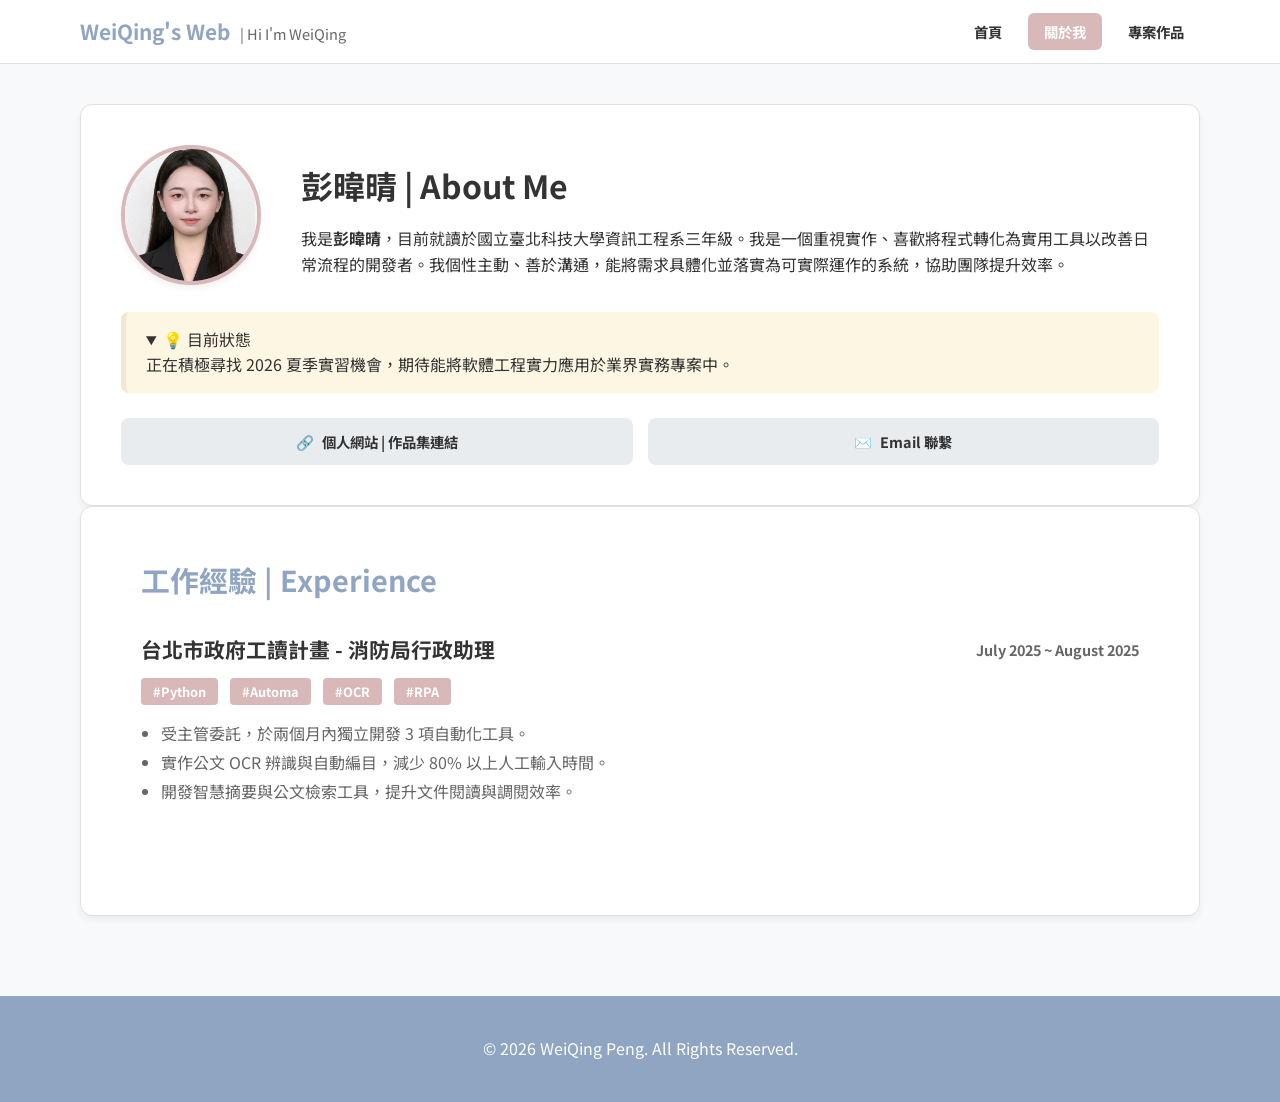
==== about.html @ 268a7e90 "feat: Added initial version content" ====
<!DOCTYPE html>
<html lang="zh-TW">
<head>
    <meta charset="UTF-8">
    <meta name="viewport" content="width=device-width, initial-scale=1.0">
    <title>About | WeiQing's Web</title>
    <link href="https://fonts.googleapis.com/css2?family=Noto+Sans+TC:wght@400;700&display=swap" rel="stylesheet">
    <link rel="stylesheet" href="css/style.css">
</head>
<body>

    <header>
        <div class="header-container">
            <div class="site-branding">
                <a href="index.html">WeiQing's Web <span class="tagline">| Hi I'm WeiQing</span></a>
            </div>
            <nav>
                <ul>
                    <li><a href="index.html">首頁</a></li>
                    <li><a href="about.html" class="active">關於我</a></li>
                    <li><a href="projects.html">專案作品</a></li>
                </ul>
            </nav>
        </div>
    </header>

    <main class="main-container about-page">
        <section class="about-hero card">
            <div class="profile-header">
                <div class="profile-image-side">
                    <img src="images/avatar.jpg" class="avatar-small-left">
                </div>
                <div class="profile-text-side">
                    <h2 class="name-title">彭暐晴 | About Me</h2>
                    <p class="intro-text">
                        我是<b>彭暐晴</b>，目前就讀於國立臺北科技大學資訊工程系三年級。我是一個重視實作、喜歡將程式轉化為實用工具以改善日常流程的開發者。我個性主動、善於溝通，能將需求具體化並落實為可實際運作的系統，協助團隊提升效率。
                    </p>
                </div>
            </div>

            <div class="profile-bottom-content">
                <div class="tips-box">
                    <details open>
                        <summary>💡 目前狀態</summary>
                        <p>正在積極尋找 2026 夏季實習機會，期待能將軟體工程實力應用於業界實務專案中。</p>
                    </details>
                </div>

                <div class="social-links-grid">
                    <a href="https://github.com/你的帳號" class="social-btn">
                        <span class="icon">🔗</span> 個人網站 | 作品集連結
                    </a>
                    <a href="mailto:my10088110@gmail.com" class="social-btn">
                        <span class="icon">✉️</span> Email 聯繫
                    </a>
                </div>
            </div>
        </section>

        <section class="resume-section card">
            <h3 class="section-title">工作經驗 | Experience</h3>
            <div class="experience-list">
                <article class="experience-item">
                    <div class="exp-header">
                        <h4>台北市政府工讀計畫 - 消防局行政助理</h4>
                        <span class="date">July 2025 ~ August 2025</span>
                    </div>
                    <div class="exp-tags">
                        <span>#Python</span> <span>#Automa</span> <span>#OCR</span> <span>#RPA</span>
                    </div>
                    <ul class="exp-details">
                        <li>受主管委託，於兩個月內獨立開發 3 項自動化工具。</li>
                        <li>實作公文 OCR 辨識與自動編目，減少 80% 以上人工輸入時間。</li>
                        <li>開發智慧摘要與公文檢索工具，提升文件閱讀與調閱效率。</li>
                    </ul>
                </article>
            </div>
        </section>
    </main>

    <footer>
        <p>&copy; 2026 WeiQing Peng. All Rights Reserved.</p>
    </footer>

</body>
</html>
---- css/style.css ----
/*==================================================
  1. Base Styles & Morandi Variables
==================================================*/
:root {
    /* 主色調：莫蘭迪霧霾藍 */
    --primary-color: #8fa5c2;
    --primary-muted: #afc0d6;
    
    /* 輔助色調 */
    --accent-pink: #d8b8b8; /* 莫蘭迪粉 */
    --accent-green: #b8c7b8; /* 莫蘭迪綠 */
    --tips-bg: #fdf6e3;      /* 莫蘭迪淺黃/奶茶色 (Tips區塊) */
    --btn-bg: #e9ecef;       /* 低飽和度按鈕灰 */
    
    /* 文字與背景 */
    --text-color: #333;
    --text-muted: #666;
    --bg-color: #f7f9fb; /* 極淺的藍灰色背景 */
    --card-bg: #fff;
    --border-color: #e0e0e0;
    --shadow: 0 4px 6px rgba(0,0,0,0.05);
    
    /* 字體 */
    --font-serif: 'Merriweather', serif;
    --font-sans: 'Noto Sans TC', sans-serif;
}

* {
    margin: 0;
    padding: 0;
    box-sizing: border-box;
}

body {
    font-family: var(--font-sans);
    color: var(--text-color);
    background-color: var(--bg-color);
    line-height: 1.6;
    scroll-behavior: smooth;
}

h1, h2, h3, h4 {
    font-family: var(--font-sans); /* 標題統一使用中文無襯線更現代 */
    font-weight: 700;
}

a {
    text-decoration: none;
    color: inherit;
    transition: all 0.3s ease;
}

ul {
    list-style: none;
}

/* 莫蘭迪卡片風 */
.card {
    background-color: var(--card-bg);
    border-radius: 12px;
    box-shadow: var(--shadow);
    border: 1px solid var(--border-color);
    overflow: hidden; /* 防止內容溢出圓角 */
}

/*==================================================
  2. Layout & Header
==================================================*/
header {
    background-color: #fff;
    border-bottom: 1px solid var(--border-color);
    position: sticky;
    top: 0;
    z-index: 1000;
}

.header-container {
    max-width: 1200px;
    margin: 0 auto;
    padding: 15px 40px;
    display: flex;
    justify-content: space-between;
    align-items: center;
}

.site-branding {
    font-size: 1.3em;
    font-weight: bold;
    color: var(--primary-color);
}

.site-branding .tagline {
    font-size: 0.7em;
    font-weight: normal;
    color: var(--text-muted);
    margin-left: 5px;
}

nav ul {
    display: flex;
    gap: 10px;
}

nav a {
    color: var(--text-color);
    font-weight: bold;
    font-size: 0.9em;
    padding: 8px 16px;
    border-radius: 6px;
}

nav a:hover,
nav a.active {
    background-color: var(--accent-pink);
    color: #fff;
}

/*==================================================
  3. Main Area - Index Page Hero
==================================================*/
.main-container {
    max-width: 1200px;
    margin: 40px auto;
    padding: 0 40px;
}

.hero-section {
    display: grid;
    grid-template-columns: 1.5fr 1fr;
    gap: 60px;
    align-items: center;
}

.hero-text-card {
    padding: 60px;
}

.hero-text-card h2 {
    font-size: 2.2em;
    color: var(--primary-color);
    margin-bottom: 20px;
}

.hero-text-card p {
    color: var(--text-muted);
    margin-bottom: 30px;
    font-size: 1.1em;
}

.hero-visual-area {
    position: relative;
}

.home-hero-image {
    width: 100%;
    height: 500px;
    object-fit: cover;
    border-radius: 12px;
    box-shadow: var(--shadow);
}

.decoration-box {
    position: absolute;
    border-radius: 12px;
    opacity: 0.8;
}

.decoration-pink {
    width: 100px;
    height: 100px;
    background-color: var(--accent-pink);
    top: -30px;
    left: -30px;
    z-index: -1;
}

.decoration-green {
    width: 150px;
    height: 150px;
    background-color: var(--accent-green);
    bottom: -30px;
    right: -30px;
    z-index: -1;
}

/* 按鈕樣式 */
.btn {
    display: inline-block;
    padding: 12px 24px;
    border-radius: 8px;
    font-weight: bold;
}

.btn-primary {
    background-color: var(--primary-color);
    color: #fff;
}

.btn-primary:hover {
    background-color: var(--primary-muted);
}

/*==================================================
  4. About Page - Profile Layout (左圖右文)
==================================================*/


/* 上半部：圖文並排 */
.profile-header {
    display: flex;
    align-items: center;    /* 改為居中對齊，看起來更和諧 */
    gap: 40px;
    padding: 40px 40px 20px 40px; /* 底部留白少一點，因為接下面 */
}

.profile-image-side {
    flex-shrink: 0;
}

.avatar-small-left {
    width: 140px;
    height: 140px;
    border-radius: 50%;
    object-fit: cover;
    border: 4px solid var(--accent-pink); 
    box-shadow: var(--shadow);
}

.profile-text-side {
    flex-grow: 1;
}

.name-title {
    margin-bottom: 15px;
    font-size: 2em;
    color: var(--text-color);
}

/* 下半部：佔滿全寬 */
.profile-bottom-content {
    padding: 0 40px 40px 40px; /* 左右與上方對齊，下方留白 */
}

.tips-box {
    background-color: var(--tips-bg);
    border-radius: 8px;
    padding: 15px 20px;
    margin-bottom: 25px; /* 改為 margin-bottom */
    border-left: 5px solid #eee8d5;
    width: 100%;          /* 確保佔滿 */
}

.social-links-grid {
    display: flex;
    gap: 15px;
}

.social-btn {
    flex: 1;             /* 讓兩個按鈕平均分配寬度佔滿全寬 */
    justify-content: center;
    background-color: var(--btn-bg);
    padding: 12px 20px;
    border-radius: 8px;
    font-size: 0.9em;
    font-weight: bold;
    display: flex;
    align-items: center;
    gap: 8px;
    transition: 0.3s;
}
/*==================================================
  5. Resume Section (工作經歷)
==================================================*/
.resume-section {
    padding: 50px 60px;
}

.section-title {
    font-size: 1.8em;
    margin-bottom: 30px;
    color: var(--primary-color);
}

.experience-item {
    margin-bottom: 40px;
    padding-bottom: 20px;
}

.exp-header {
    display: flex;
    justify-content: space-between;
    align-items: center;
    margin-bottom: 12px;
}

.exp-header h4 {
    font-size: 1.3em;
    color: var(--text-color);
}

.exp-header .date {
    font-size: 0.9em;
    color: var(--text-muted);
    font-weight: bold;
}

.exp-tags {
    margin-bottom: 15px;
}

.exp-tags span {
    background: var(--accent-pink);
    color: white;
    padding: 4px 12px;
    border-radius: 4px;
    font-size: 0.8em;
    margin-right: 8px;
    font-weight: bold;
}

.exp-details {
    list-style: disc;
    margin-left: 20px;
    color: var(--text-muted);
    line-height: 1.8;
}

/*==================================================
  6. Footer
==================================================*/
footer {
    background-color: var(--primary-color);
    color: #fff;
    padding: 40px;
    text-align: center;
    margin-top: 80px;
}

/*==================================================
  7. Mobile Responsive
==================================================*/
@media (max-width: 900px) {
    .header-container {
        padding: 15px 20px;
    }
    
    .hero-section {
        grid-template-columns: 1fr;
        gap: 30px;
    }
    
    .profile-layout {
        flex-direction: column;
        align-items: center;
        text-align: center;
    }
    
    .social-links-grid {
        flex-direction: column;
        width: 100%;
    }
    
    .social-btn {
        justify-content: center;
    }
    
    .exp-header {
        flex-direction: column;
        align-items: flex-start;
        gap: 5px;
    }
    
    .about-hero {
        padding: 20px;
        margin-bottom: 60px; /* 將這裡的數值調大（例如從 40px 改成 60px） */
    }
    
    .avatar-round {
        width: 200px;
        height: 200px;
    }
}
/*==================================================
  8. Projects Page Style (專案作品頁面)
==================================================*/
.projects-page .page-title {
    text-align: center;
    margin-bottom: 50px;
    font-size: 2.2em;
    color: var(--primary-color);
}

/* 建立網格布局：大螢幕 2 欄 */
.projects-grid {
    display: grid;
    grid-template-columns: repeat(2, 1fr);
    gap: 30px;
    margin-bottom: 50px;
}

/* 專案卡片效果 */
.project-card {
    display: flex;
    flex-direction: column;
    transition: transform 0.3s ease, box-shadow 0.3s ease;
}

.project-card:hover {
    transform: translateY(-10px); /* 懸浮時往上飄 */
    box-shadow: 0 10px 20px rgba(0,0,0,0.1);
}

/* 專案圖片處理 */
.project-image img {
    width: 100%;
    height: 250px;
    object-fit: cover; /* 確保圖片不變形地填滿區域 */
    border-bottom: 1px solid var(--border-color);
}

.project-content {
    padding: 25px;
}

.project-content h3 {
    font-size: 1.4em;
    margin: 10px 0;
    color: var(--text-color);
}

.project-tags {
    margin-bottom: 12px;
}

.project-tags span {
    background: var(--accent-pink);
    color: white;
    padding: 3px 10px;
    border-radius: 4px;
    font-size: 0.75em;
    margin-right: 5px;
    font-weight: bold;
}

.project-content p {
    color: var(--text-muted);
    font-size: 0.95em;
    line-height: 1.6;
    margin-bottom: 20px;
}

.btn-text {
    font-weight: bold;
    color: var(--primary-color);
    display: inline-block;
    border-bottom: 2px solid transparent;
}

.btn-text:hover {
    border-bottom-color: var(--primary-color);
}

/* RWD 適應：手機版改為單欄 */
@media (max-width: 850px) {
    .projects-grid {
        grid-template-columns: 1fr;
    }
    
    .project-image img {
        height: 200px;
    }
}
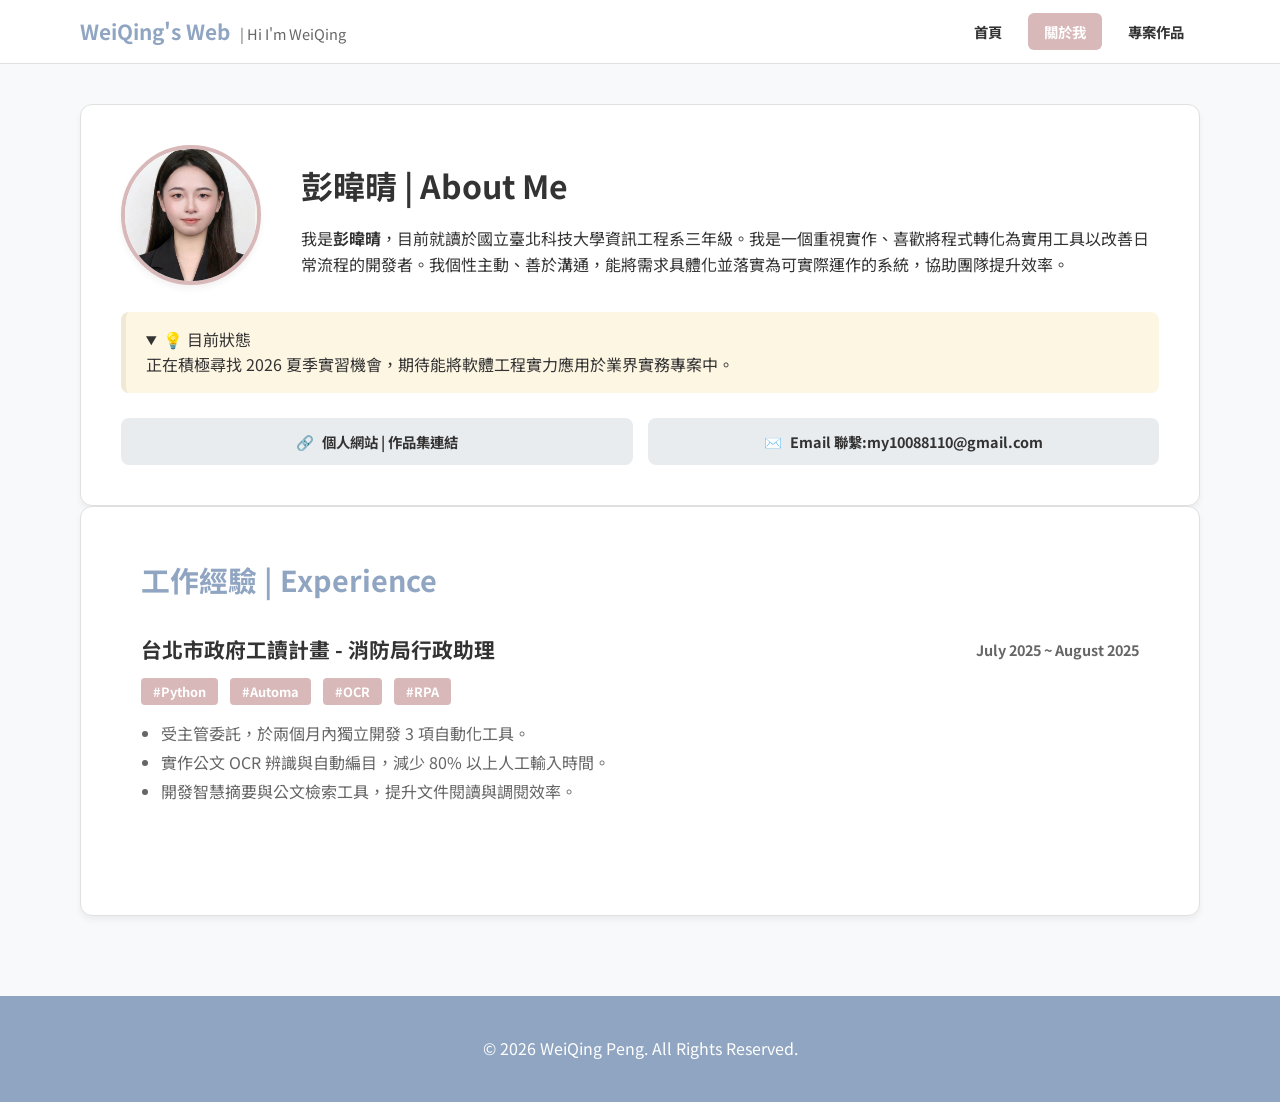
==== commit 2750c366: "feat: add project eshop page" ====
--- a/about.html
+++ b/about.html
@@ -51,7 +51,7 @@
                         <span class="icon">🔗</span> 個人網站 | 作品集連結
                     </a>
                     <a href="mailto:my10088110@gmail.com" class="social-btn">
-                        <span class="icon">✉️</span> Email 聯繫
+                        <span class="icon">✉️</span> Email 聯繫:my10088110@gmail.com
                     </a>
                 </div>
             </div>
--- a/css/style.css
+++ b/css/style.css
@@ -469,4 +469,373 @@
     .project-image img {
         height: 200px;
     }
+}
+/* ==========================================================================
+   專案詳情頁 (Project Detail) - 閱森書店專屬
+   ========================================================================== */
+
+/* 麵包屑導覽 */
+.breadcrumb {
+    margin: 20px 0;
+    padding: 0 20px;
+}
+
+.breadcrumb a {
+    color: #888;
+    text-decoration: none;
+    font-size: 0.9em;
+    transition: color 0.3s;
+}
+
+.breadcrumb a:hover {
+    color: var(--accent-pink);
+}
+
+/* 第一區：Hero 標題與大圖 */
+.detail-hero {
+    display: grid;
+    grid-template-columns: 1fr 1.2fr;
+    gap: 40px;
+    padding: 60px 40px;
+    align-items: center;
+    background-color: #fff;
+}
+.detail-header-simple {
+    text-align: center;
+    padding: 80px 20px 40px 20px; /* 增加上方的空間 (80px) */
+}
+
+.detail-header-simple h1 {
+    font-size: 2.8em;
+    margin-bottom: 10px;
+}
+.category-tag {
+    color: var(--accent-pink);
+    font-weight: bold;
+    font-size: 0.85em;
+    letter-spacing: 1px;
+}
+
+.hero-text h1 {
+    font-size: 2.5em;
+    margin: 15px 0;
+    color: var(--primary-color);
+}
+
+.hero-text p {
+    line-height: 1.6;
+    color: #555;
+}
+
+.hero-image img {
+    width: 100%;
+    border-radius: 15px;
+    box-shadow: 0 20px 40px rgba(0,0,0,0.08);
+}
+
+/* 第二區：我的職責 (左圖右文 Showcase) */
+.project-showcase {
+    display: flex;
+    align-items: center;
+    gap: 50px;
+    padding: 80px 40px;
+    background-color: #fcfaf2; /* 暖米色背景 */
+}
+
+.showcase-image {
+    flex: 1;
+}
+
+.showcase-image img {
+    width: 100%;
+    border-radius: 10px;
+    box-shadow: var(--shadow);
+}
+
+.showcase-text {
+    flex: 1;
+}
+
+.showcase-text h3 {
+    font-size: 1.8em;
+    margin-bottom: 25px;
+    position: relative;
+}
+
+.showcase-text h3::after {
+    content: "";
+    display: block;
+    width: 300px;
+    height: 3px;
+    background: var(--accent-pink);
+    margin-top: 10px;
+}
+
+.showcase-text ul {
+    list-style: none;
+    padding: 0;
+}
+
+.showcase-text ul li {
+    margin-bottom: 20px;
+    line-height: 1.6;
+}
+
+/* 第三區：三欄功能特點 */
+.detail-features-grid {
+    display: grid;
+    grid-template-columns: repeat(3, 1fr);
+    gap: 30px;
+    padding: 80px 40px;
+    background: #fff;
+    text-align: center;
+}
+
+.feature-item .feature-icon {
+    font-size: 2.5em;
+    margin-bottom: 20px;
+    display: block;
+}
+
+.feature-item h4 {
+    font-size: 1.2em;
+    margin-bottom: 15px;
+}
+
+.feature-item p {
+    font-size: 0.95em;
+    color: #666;
+}
+
+/* 第四區：技術架構 */
+.tech-summary {
+    padding: 80px 40px;
+    text-align: center;
+    background-color: #fafbfc;
+}
+
+.tech-tags-large {
+    margin: 30px 0;
+    display: flex;
+    justify-content: center;
+    gap: 12px;
+    flex-wrap: wrap;
+}
+
+.tech-tags-large span {
+    background: var(--primary-color);
+    color: white;
+    padding: 8px 20px;
+    border-radius: 50px;
+    font-size: 0.9em;
+    font-weight: 600;
+}
+
+.arch-illustration {
+    margin-top: 40px;
+    max-width: 900px;
+    margin-left: auto;
+    margin-right: auto;
+}
+
+.arch-illustration img {
+    width: 100%;
+    border-radius: 8px;
+    border: 1px solid #eee;
+}
+
+/* 底部按鈕 */
+.detail-footer {
+    padding: 60px 40px;
+    text-align: center;
+}
+
+/* RWD 響應式調整 */
+@media (max-width: 992px) {
+    .detail-hero, .project-showcase {
+        grid-template-columns: 1fr;
+        flex-direction: column;
+        padding: 40px 20px;
+    }
+    
+    .detail-features-grid {
+        grid-template-columns: 1fr;
+        padding: 40px 20px;
+    }
+
+    .hero-text, .showcase-text {
+        text-align: center;
+    }
+    
+    .showcase-text h3::after {
+        margin: 10px auto;
+    }
+}
+/* 分頁按鈕基礎 */
+.tabs-container {
+    display: flex;
+    justify-content: center;
+    gap: 15px;
+    margin-bottom: 30px;
+}
+.tab-btn {
+    padding: 10px 20px;
+    border: 2px solid var(--accent-pink);
+    background: white;
+    color: var(--accent-pink);
+    border-radius: 50px;
+    font-weight: bold;
+    cursor: pointer;
+    transition: 0.3s;
+}
+.tab-btn.active, .tab-btn:hover {
+    background: var(--accent-pink);
+    color: white;
+}
+
+/* 內容隱藏顯示 */
+.tab-content { display: none; }
+.tab-content.active { display: block; animation: fadeIn 0.4s ease; }
+
+@keyframes fadeIn {
+    from { opacity: 0; } to { opacity: 1; }
+}
+
+/* 核心輪播樣式 - 回復你最愛的版本 */
+.carousel-wrapper {
+    position: relative;
+    max-width: 900px;
+    margin: 0 auto;
+}
+.carousel-container {
+    position: relative;
+    overflow: hidden;
+    border-radius: 15px;
+    box-shadow: 0 10px 30px rgba(0,0,0,0.1);
+    height: 500px;
+}
+.carousel-slide {
+    position: absolute;
+    width: 100%;
+    height: 100%;
+    display: none;
+}
+.carousel-slide.active { display: block; }
+.carousel-slide img {
+    width: 100%;
+    height: 100%;
+    object-fit: cover;
+}
+
+/* 重點：黑底半透明 Caption */
+/* 修正黑底半透明區塊 */
+.slide-caption {
+    position: absolute;
+    bottom: 0;
+    left: 0;
+    width: 100%;
+    /* 加強底部黑色濃度，向上快速淡出 */
+    background: linear-gradient(to top, 
+        rgba(0, 0, 0, 0.85) 0%, 
+        rgba(0, 0, 0, 0.6) 50%, 
+        transparent 100%);
+    color: #ffffff;
+    padding: 20px 25px; /* 稍微增加左右 padding 讓文字不貼邊 */
+    box-sizing: border-box;
+}
+
+/* 讓標題與內文增加陰影，這是「清晰度」的關鍵 */
+.slide-caption h4 {
+    margin: 0 0 4px 0;
+    font-size: 1.2em;
+    color: var(--accent-pink); /* 確保粉色在黑底上飽和度夠高 */
+    text-shadow: 1px 1px 3px rgba(0, 0, 0, 0.8); /* 增加文字陰影 */
+}
+
+.slide-caption p {
+    margin: 0;
+    font-size: 0.9em;
+    font-weight: 400; /* 稍微加粗一點點 */
+    line-height: 1.5;
+    text-shadow: 1px 1px 2px rgba(0, 0, 0, 0.8); /* 增加文字陰影 */
+}
+/* 左右按鈕 */
+.carousel-btn {
+    position: absolute;
+    top: 50%;
+    transform: translateY(-50%);
+    background: rgba(255, 255, 255, 0.9);
+    border: none;
+    width: 50px;
+    height: 50px;
+    border-radius: 50%;
+    cursor: pointer;
+    z-index: 10;
+    font-size: 1.2em;
+    backdrop-filter: blur(5px);
+}
+.prev { left: -70px; }
+.next { right: -70px; }
+
+@media (max-width: 1050px) {
+    .prev { left: 10px; }
+    .next { right: 10px; }
+}
+/* --- 統一全域專案詳情頁排版 (修正置中與間距) --- */
+
+/* 1. 讓系統展示區塊與上方開發角色區塊對齊 */
+.tabs-carousel-section {
+    text-align: center;      /* 標題與按鈕強制置中 */
+    padding: 80px 40px;      /* 統一上下內距 (與 .project-showcase 一致) */
+    background-color: #fff;  /* 保持乾淨白色底 */
+}
+
+/* 2. 標題與副標題的間距修正 */
+.section-title-wrap {
+    margin-bottom: 50px;     /* 標題下方的留白，讓視覺不擁擠 */
+}
+
+.section-title-wrap h3 {
+    font-size: 1.8em;        /* 與上方 h3 字體大小對齊 */
+    margin-bottom: 15px;
+}
+
+.section-title-wrap p {
+    color: #666;
+    font-size: 1em;
+}
+
+/* 3. 分頁按鈕容器置中 */
+.tabs-container {
+    display: flex;
+    justify-content: center; /* 水平居中 */
+    gap: 20px;               /* 增加按鈕間距 */
+    margin-bottom: 40px;     /* 與下方輪播圖的距離 */
+}
+
+/* 4. 輪播容器強制居中 */
+.carousel-wrapper {
+    margin: 0 auto !important; /* 強制水平居中 */
+    max-width: 900px;
+}
+
+/* 5. 保持圖片說明文字靠左 (閱讀比較專業) */
+.slide-caption {
+    text-align: left;        /* 僅有圖片內的文字說明維持左對齊 */
+}
+
+/* 幫功能展示區的標題加上粉色長條 */
+.section-title-wrap h3 {
+    font-size: 1.8em;
+    margin-bottom: 25px;
+    position: relative;
+}
+
+.section-title-wrap h3::after {
+    content: "";
+    display: block;
+    width: 300px;
+    height: 3px;
+    background: var(--accent-pink);
+    margin: 15px auto 0; /* auto 確保長條水平置中 */
 }
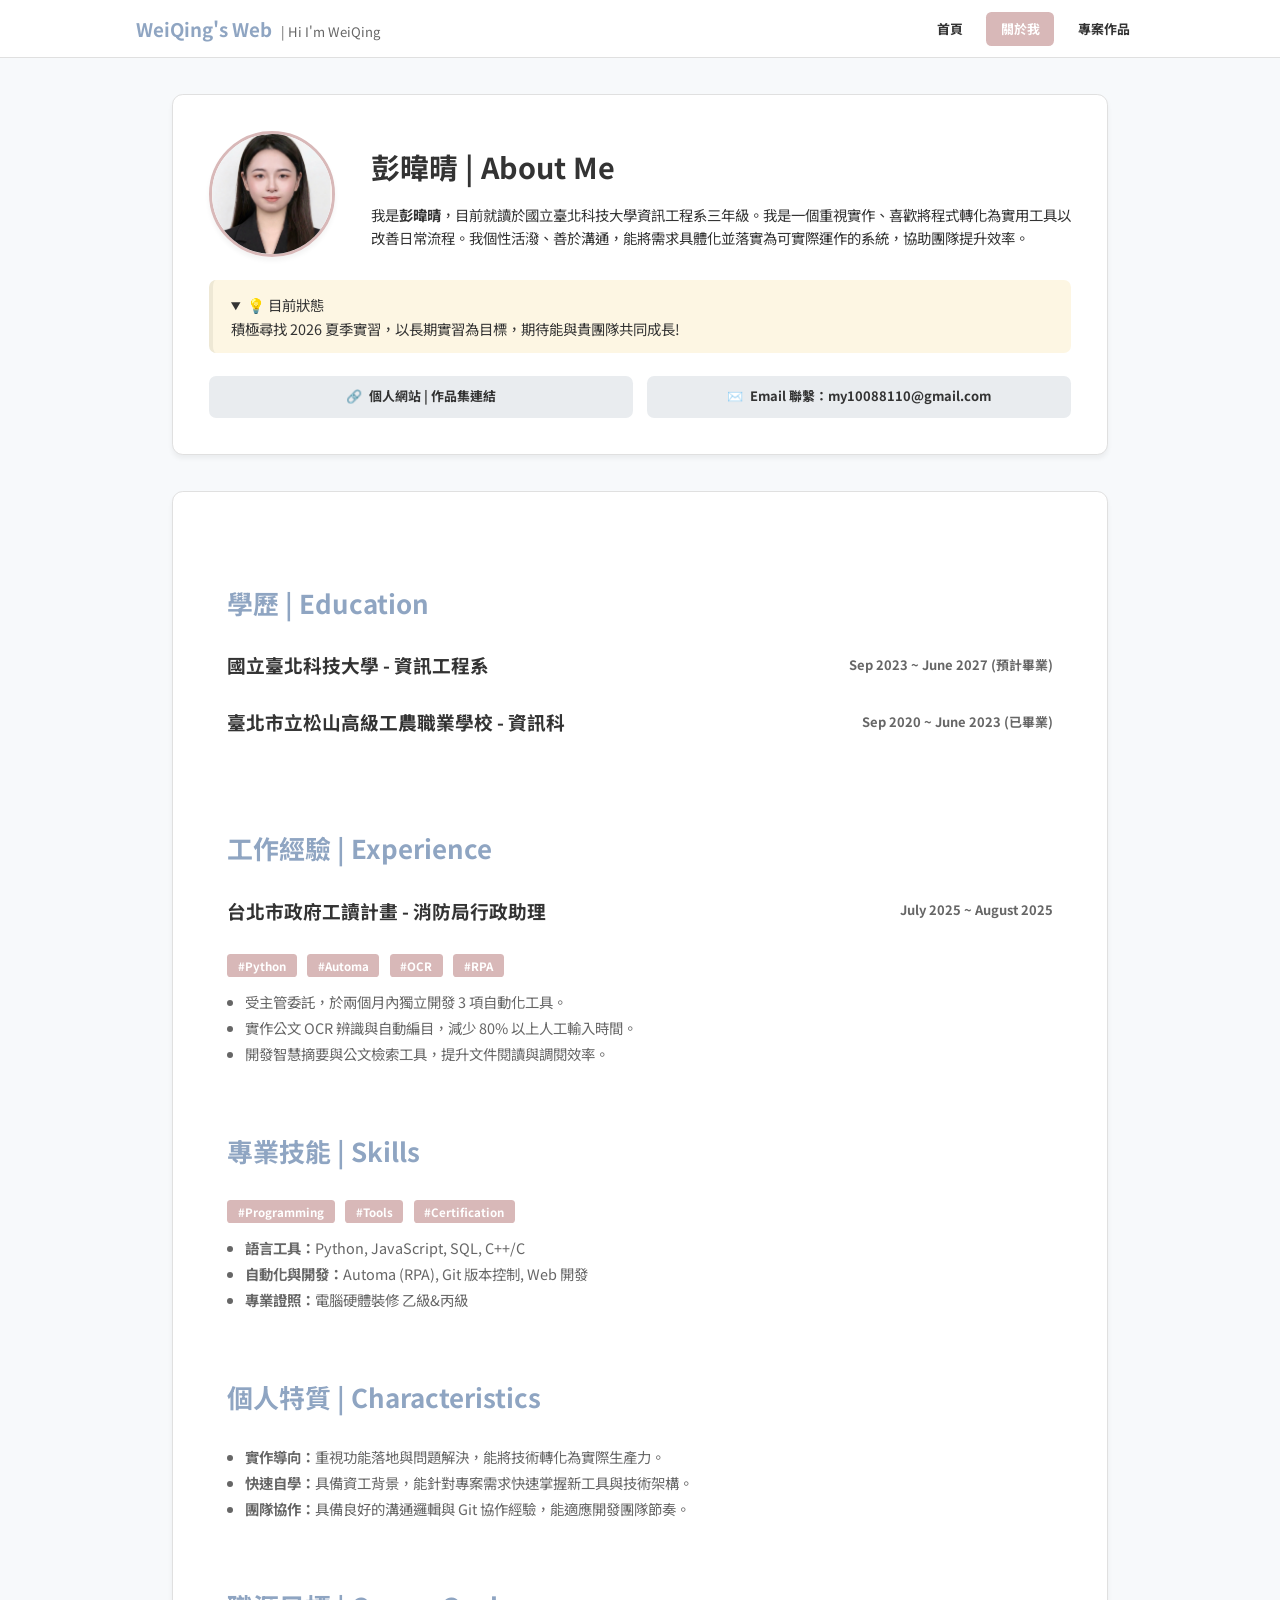
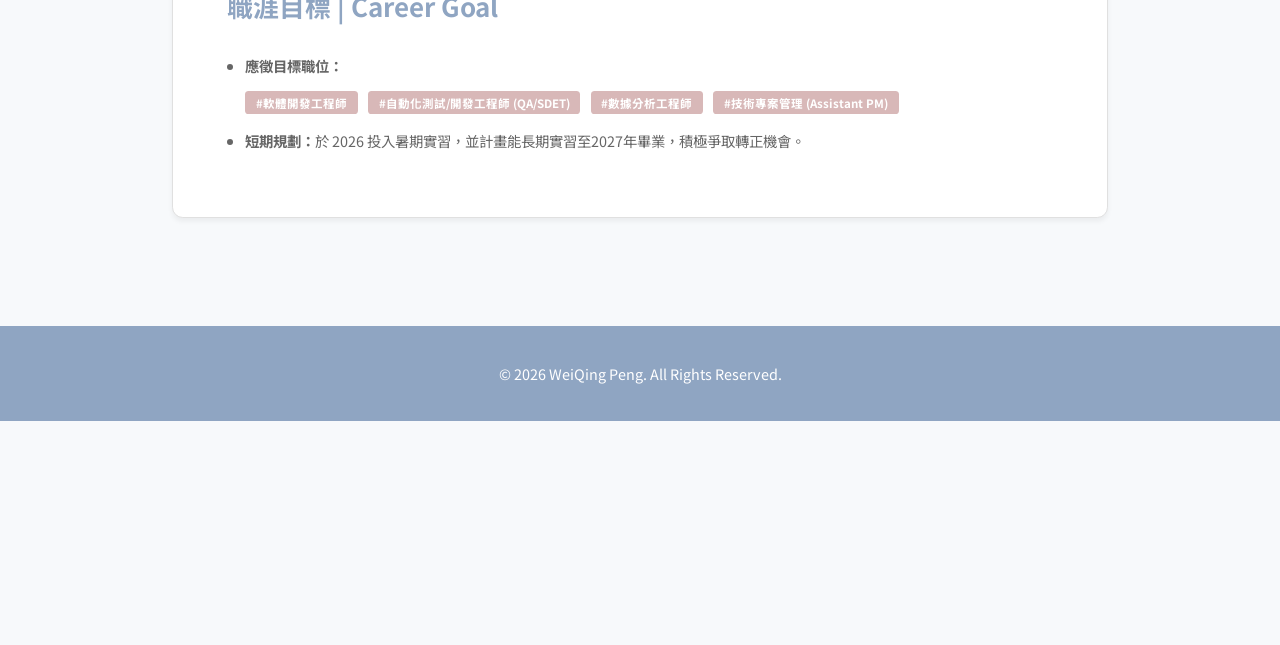
==== commit 23783c90: "feat:update index and about page" ====
--- a/about.html
+++ b/about.html
@@ -25,6 +25,7 @@
     </header>
 
     <main class="main-container about-page">
+        <div class="breadcrumb"></div>
         <section class="about-hero card">
             <div class="profile-header">
                 <div class="profile-image-side">
@@ -33,7 +34,7 @@
                 <div class="profile-text-side">
                     <h2 class="name-title">彭暐晴 | About Me</h2>
                     <p class="intro-text">
-                        我是<b>彭暐晴</b>，目前就讀於國立臺北科技大學資訊工程系三年級。我是一個重視實作、喜歡將程式轉化為實用工具以改善日常流程的開發者。我個性主動、善於溝通，能將需求具體化並落實為可實際運作的系統，協助團隊提升效率。
+                        我是<b>彭暐晴</b>，目前就讀於國立臺北科技大學資訊工程系三年級。我是一個重視實作、喜歡將程式轉化為實用工具以改善日常流程。我個性活潑、善於溝通，能將需求具體化並落實為可實際運作的系統，協助團隊提升效率。
                     </p>
                 </div>
             </div>
@@ -42,22 +43,36 @@
                 <div class="tips-box">
                     <details open>
                         <summary>💡 目前狀態</summary>
-                        <p>正在積極尋找 2026 夏季實習機會，期待能將軟體工程實力應用於業界實務專案中。</p>
+                        <p>積極尋找 2026 夏季實習，以長期實習為目標，期待能與貴團隊共同成長!</p>
                     </details>
                 </div>
 
                 <div class="social-links-grid">
-                    <a href="https://github.com/你的帳號" class="social-btn">
+                    <a href="https://github.com/Weiwei0604" class="social-btn">
                         <span class="icon">🔗</span> 個人網站 | 作品集連結
                     </a>
-                    <a href="mailto:my10088110@gmail.com" class="social-btn">
-                        <span class="icon">✉️</span> Email 聯繫:my10088110@gmail.com
+                    <a href="mailto:my10088110@gmail.com" class="social-btn" style="cursor: pointer;">
+                        <span class="icon">✉️</span> Email 聯繫：my10088110@gmail.com
                     </a>
                 </div>
             </div>
         </section>
 
         <section class="resume-section card">
+            <h3 class="section-title">學歷 | Education</h3>
+            <div class="experience-list">
+                <article class="experience-item">
+                    <div class="exp-header">
+                        <h4>國立臺北科技大學 - 資訊工程系</h4>
+                        <span class="date">Sep 2023 ~ June 2027 (預計畢業)</span>
+                    </div>
+                    <div class="exp-header">
+                        <h4>臺北市立松山高級工農職業學校 - 資訊科</h4>
+                        <span class="date">Sep 2020 ~ June 2023 (已畢業)</span>
+                    </div>
+                    
+                </article>
+            </div>
             <h3 class="section-title">工作經驗 | Experience</h3>
             <div class="experience-list">
                 <article class="experience-item">
@@ -75,7 +90,47 @@
                     </ul>
                 </article>
             </div>
+            <h3 class="section-title">專業技能 | Skills</h3>
+            <div class="experience-list">
+                <article class="experience-item">
+                    <div class="exp-tags">
+                        <span>#Programming</span> <span>#Tools</span> <span>#Certification</span>
+                    </div>
+                    <ul class="exp-details">
+                        <li><strong>語言工具：</strong>Python, JavaScript, SQL, C++/C</li>
+                        <li><strong>自動化與開發：</strong>Automa (RPA), Git 版本控制, Web 開發</li>
+                        <li><strong>專業證照：</strong>電腦硬體裝修 乙級&丙級</li>
+                    </ul>
+                </article>
+            </div>
+            <h3 class="section-title">個人特質 | Characteristics</h3>
+            <div class="experience-list">
+                <article class="experience-item">
+                    <ul class="exp-details">
+                        <li><strong>實作導向：</strong>重視功能落地與問題解決，能將技術轉化為實際生產力。</li>
+                        <li><strong>快速自學：</strong>具備資工背景，能針對專案需求快速掌握新工具與技術架構。</li>
+                        <li><strong>團隊協作：</strong>具備良好的溝通邏輯與 Git 協作經驗，能適應開發團隊節奏。</li>
+                    </ul>
+                </article>
+            </div>
+            <h3 class="section-title">職涯目標 | Career Goal</h3>
+            <div class="experience-list">
+                <article class="experience-item">
+                    <ul class="exp-details">
+                        <li><strong>應徵目標職位：</strong>
+                            <div class="exp-tags" style="margin-top: 10px;">
+                                <span>#軟體開發工程師</span> 
+                                <span>#自動化測試/開發工程師 (QA/SDET)</span> 
+                                <span>#數據分析工程師</span> 
+                                <span>#技術專案管理 (Assistant PM)</span>
+                            </div>
+                        </li>
+                        <li><strong>短期規劃：</strong>於 2026 投入暑期實習，並計畫能長期實習至2027年畢業，積極爭取轉正機會。</li>
+                    </ul>
+                </article>
+            </div>
         </section>
+        
     </main>
 
     <footer>
--- a/css/style.css
+++ b/css/style.css
@@ -7,15 +7,15 @@
     --primary-muted: #afc0d6;
     
     /* 輔助色調 */
-    --accent-pink: #d8b8b8; /* 莫蘭迪粉 */
-    --accent-green: #b8c7b8; /* 莫蘭迪綠 */
-    --tips-bg: #fdf6e3;      /* 莫蘭迪淺黃/奶茶色 (Tips區塊) */
-    --btn-bg: #e9ecef;       /* 低飽和度按鈕灰 */
+    --accent-pink: #d8b8b8; 
+    --accent-green: #b8c7b8; 
+    --tips-bg: #fdf6e3;     
+    --btn-bg: #e9ecef;       
     
     /* 文字與背景 */
     --text-color: #333;
     --text-muted: #666;
-    --bg-color: #f7f9fb; /* 極淺的藍灰色背景 */
+    --bg-color: #f7f9fb; 
     --card-bg: #fff;
     --border-color: #e0e0e0;
     --shadow: 0 4px 6px rgba(0,0,0,0.05);
@@ -37,10 +37,19 @@
     background-color: var(--bg-color);
     line-height: 1.6;
     scroll-behavior: smooth;
-}
-
+    zoom: 0.9; 
+    margin: 0;
+    display: flex;
+    flex-direction: column;
+    min-height: 100vh; 
+}
+
+footer {
+    width: 100%;
+    margin-top: auto; 
+}
 h1, h2, h3, h4 {
-    font-family: var(--font-sans); /* 標題統一使用中文無襯線更現代 */
+    font-family: var(--font-sans);
     font-weight: 700;
 }
 
@@ -54,13 +63,12 @@
     list-style: none;
 }
 
-/* 莫蘭迪卡片風 */
 .card {
     background-color: var(--card-bg);
     border-radius: 12px;
     box-shadow: var(--shadow);
     border: 1px solid var(--border-color);
-    overflow: hidden; /* 防止內容溢出圓角 */
+    overflow: hidden;
 }
 
 /*==================================================
@@ -118,10 +126,175 @@
 /*==================================================
   3. Main Area - Index Page Hero
 ==================================================*/
+/* 封面海報專屬樣式 */
+.hero-poster {
+    display: flex;
+    align-items: center;
+    justify-content: space-between;
+    min-height: 70vh; /* 確保高度足夠，撐開 Footer */
+    gap: 40px;
+    padding: 40px 0;
+}
+
+.hero-info {
+    flex: 1;
+}
+
+.hero-badge {
+    display: inline-block;
+    padding: 5px 15px;
+    background: var(--accent-pink);
+    color: white;
+    border-radius: 50px;
+    font-size: 0.8rem;
+    font-weight: bold;
+    margin-bottom: 20px;
+}
+
+.hero-name {
+    font-size: 3.5rem;
+    line-height: 1.1;
+    margin-bottom: 10px;
+}
+
+.hero-name .highlight {
+    color: var(--primary-color);
+}
+
+.hero-title {
+    font-size: 1.5rem;
+    color: var(--text-muted);
+    margin-bottom: 25px;
+}
+
+.hero-bio {
+    font-size: 1.1rem;
+    margin-bottom: 30px;
+    max-width: 500px;
+}
+
+.hero-contact {
+    margin-bottom: 35px;
+    display: flex;
+    gap: 30px;
+}
+
+.hero-visual {
+    flex: 1;
+    position: relative;
+    display: flex;
+    justify-content: center;
+    align-items: center;
+}
+
+/* 幾何莫蘭迪背景 */
+.blob-bg {
+    position: absolute;
+    width: 450px;
+    height: 450px;
+    background: var(--primary-muted);
+    border-radius: 45% 55% 70% 30% / 30% 40% 60% 70%; /* 不規則圓形 */
+    z-index: 1;
+    opacity: 0.6;
+}
+
+.hero-img {
+    position: relative;
+    z-index: 2;
+    width: 380px;
+    height: 480px;
+    object-fit: cover;
+    border-radius: 30px;
+    box-shadow: 20px 20px 60px rgba(0,0,0,0.1);
+}
+/* 基礎設定 */
+.hero-visual {
+    position: relative;
+    display: flex;
+    justify-content: center;
+    align-items: center;
+}
+
+.hero-img {
+    position: relative;
+    z-index: 2; /* 照片層級在中間 */
+    width: 380px;
+    height: 480px;
+    object-fit: cover;
+    border-radius: 30px;
+    box-shadow: 15px 15px 50px rgba(0,0,0,0.1);
+}
+
+.blob {
+    position: absolute;
+    opacity: 0.7;
+}
+
+/* --- 在照片下方的圖形 (z-index: 1) --- */
+
+.blob-sub-left {
+    width: 180px;
+    height: 180px;
+    background: #b8c7b8; /* 莫蘭迪綠 */
+    border-radius: 50%;
+    top: -20px;
+    left: -40px;
+    z-index: 1;
+}
+
+.blob-sub-right {
+    width: 250px;
+    height: 250px;
+    background: #d8b8b8; /* 莫蘭迪粉 */
+    /* 不規則形狀 */
+    border-radius: 30% 70% 70% 30% / 30% 30% 70% 70%;
+    bottom: -30px;
+    right: -50px;
+    z-index: 1;
+}
+
+/* --- 在照片上方的圖形 (z-index: 3) --- */
+
+.blob-over-left {
+    width: 80px;
+    height: 80px;
+    background: #afc0d6; /* 莫蘭迪藍 */
+    border-radius: 15px;
+    transform: rotate(20deg);
+    bottom: 40px;
+    left: 10px;
+    z-index: 3; /* 覆蓋在照片邊緣 */
+    box-shadow: 5px 5px 15px rgba(0,0,0,0.1);
+}
+
+.blob-over-right {
+    width: 50px;
+    height: 50px;
+    background: #fdf6e3; /* 淺米色 */
+    border-radius: 50%;
+    top: 40px;
+    right: 40px;
+    z-index: 3; /* 覆蓋在照片右上角 */
+}
+
+/* 手機版適配 */
+@media (max-width: 768px) {
+    .hero-poster {
+        flex-direction: column-reverse; /* 手機上圖片在上，文字在下 */
+        text-align: center;
+    }
+    .hero-name { font-size: 2.5rem; }
+    .hero-contact { flex-direction: column; gap: 10px; }
+    .blob-bg { width: 300px; height: 300px; }
+    .hero-img { width: 280px; height: 350px; }
+}
 .main-container {
     max-width: 1200px;
-    margin: 40px auto;
+    margin: 100px 0 40px 0;
     padding: 0 40px;
+    width: 90%;
+    margin: 0 auto;
+    flex: 1;
 }
 
 .hero-section {
@@ -183,7 +356,6 @@
     z-index: -1;
 }
 
-/* 按鈕樣式 */
 .btn {
     display: inline-block;
     padding: 12px 24px;
@@ -201,16 +373,16 @@
 }
 
 /*==================================================
-  4. About Page - Profile Layout (左圖右文)
-==================================================*/
-
-
-/* 上半部：圖文並排 */
+  4. About Page - Profile Layout
+==================================================*/
+.about-hero{
+    margin: 40px
+}
 .profile-header {
     display: flex;
-    align-items: center;    /* 改為居中對齊，看起來更和諧 */
+    align-items: center;
     gap: 40px;
-    padding: 40px 40px 20px 40px; /* 底部留白少一點，因為接下面 */
+    padding: 40px 40px 20px 40px;
 }
 
 .profile-image-side {
@@ -236,18 +408,17 @@
     color: var(--text-color);
 }
 
-/* 下半部：佔滿全寬 */
 .profile-bottom-content {
-    padding: 0 40px 40px 40px; /* 左右與上方對齊，下方留白 */
+    padding: 0 40px 40px 40px;
 }
 
 .tips-box {
     background-color: var(--tips-bg);
     border-radius: 8px;
     padding: 15px 20px;
-    margin-bottom: 25px; /* 改為 margin-bottom */
+    margin-bottom: 25px;
     border-left: 5px solid #eee8d5;
-    width: 100%;          /* 確保佔滿 */
+    width: 100%;
 }
 
 .social-links-grid {
@@ -256,7 +427,7 @@
 }
 
 .social-btn {
-    flex: 1;             /* 讓兩個按鈕平均分配寬度佔滿全寬 */
+    flex: 1;
     justify-content: center;
     background-color: var(--btn-bg);
     padding: 12px 20px;
@@ -268,29 +439,32 @@
     gap: 8px;
     transition: 0.3s;
 }
-/*==================================================
-  5. Resume Section (工作經歷)
+
+/*==================================================
+  5. Resume Section
 ==================================================*/
 .resume-section {
     padding: 50px 60px;
+    margin:40px;
 }
 
 .section-title {
     font-size: 1.8em;
-    margin-bottom: 30px;
+    margin: 50px 0 30px 0;
     color: var(--primary-color);
+ 
 }
 
 .experience-item {
-    margin-bottom: 40px;
     padding-bottom: 20px;
+    
 }
 
 .exp-header {
     display: flex;
     justify-content: space-between;
     align-items: center;
-    margin-bottom: 12px;
+    margin: 30px 0 30px 0;
 }
 
 .exp-header h4 {
@@ -339,49 +513,9 @@
 /*==================================================
   7. Mobile Responsive
 ==================================================*/
-@media (max-width: 900px) {
-    .header-container {
-        padding: 15px 20px;
-    }
-    
-    .hero-section {
-        grid-template-columns: 1fr;
-        gap: 30px;
-    }
-    
-    .profile-layout {
-        flex-direction: column;
-        align-items: center;
-        text-align: center;
-    }
-    
-    .social-links-grid {
-        flex-direction: column;
-        width: 100%;
-    }
-    
-    .social-btn {
-        justify-content: center;
-    }
-    
-    .exp-header {
-        flex-direction: column;
-        align-items: flex-start;
-        gap: 5px;
-    }
-    
-    .about-hero {
-        padding: 20px;
-        margin-bottom: 60px; /* 將這裡的數值調大（例如從 40px 改成 60px） */
-    }
-    
-    .avatar-round {
-        width: 200px;
-        height: 200px;
-    }
-}
-/*==================================================
-  8. Projects Page Style (專案作品頁面)
+
+/*==================================================
+  8. Projects Page Style
 ==================================================*/
 .projects-page .page-title {
     text-align: center;
@@ -390,7 +524,6 @@
     color: var(--primary-color);
 }
 
-/* 建立網格布局：大螢幕 2 欄 */
 .projects-grid {
     display: grid;
     grid-template-columns: repeat(2, 1fr);
@@ -398,7 +531,6 @@
     margin-bottom: 50px;
 }
 
-/* 專案卡片效果 */
 .project-card {
     display: flex;
     flex-direction: column;
@@ -406,15 +538,14 @@
 }
 
 .project-card:hover {
-    transform: translateY(-10px); /* 懸浮時往上飄 */
+    transform: translateY(-10px);
     box-shadow: 0 10px 20px rgba(0,0,0,0.1);
 }
 
-/* 專案圖片處理 */
 .project-image img {
     width: 100%;
     height: 250px;
-    object-fit: cover; /* 確保圖片不變形地填滿區域 */
+    object-fit: cover;
     border-bottom: 1px solid var(--border-color);
 }
 
@@ -460,19 +591,11 @@
     border-bottom-color: var(--primary-color);
 }
 
-/* RWD 適應：手機版改為單欄 */
-@media (max-width: 850px) {
-    .projects-grid {
-        grid-template-columns: 1fr;
-    }
-    
-    .project-image img {
-        height: 200px;
-    }
-}
-/* ==========================================================================
-   專案詳情頁 (Project Detail) - 閱森書店專屬
-   ========================================================================== */
+
+
+/*==================================================
+   9. Project Detail Page (閱森書店 - 統一優化版)
+==================================================*/
 
 /* 麵包屑導覽 */
 .breadcrumb {
@@ -491,195 +614,159 @@
     color: var(--accent-pink);
 }
 
-/* 第一區：Hero 標題與大圖 */
-.detail-hero {
-    display: grid;
-    grid-template-columns: 1fr 1.2fr;
-    gap: 40px;
-    padding: 60px 40px;
-    align-items: center;
-    background-color: #fff;
-}
+
 .detail-header-simple {
     text-align: center;
-    padding: 80px 20px 40px 20px; /* 增加上方的空間 (80px) */
+    padding: 100px 20px 60px 20px; 
 }
 
 .detail-header-simple h1 {
     font-size: 2.8em;
-    margin-bottom: 10px;
-}
-.category-tag {
-    color: var(--accent-pink);
-    font-weight: bold;
-    font-size: 0.85em;
-    letter-spacing: 1px;
-}
-
-.hero-text h1 {
-    font-size: 2.5em;
-    margin: 15px 0;
+    margin-bottom: 15px;
     color: var(--primary-color);
 }
 
-.hero-text p {
-    line-height: 1.6;
-    color: #555;
-}
-
-.hero-image img {
-    width: 100%;
-    border-radius: 15px;
-    box-shadow: 0 20px 40px rgba(0,0,0,0.08);
-}
-
-/* 第二區：我的職責 (左圖右文 Showcase) */
-.project-showcase {
-    display: flex;
-    align-items: center;
-    gap: 50px;
-    padding: 80px 40px;
-    background-color: #fcfaf2; /* 暖米色背景 */
-}
-
-.showcase-image {
-    flex: 1;
-}
-
-.showcase-image img {
-    width: 100%;
-    border-radius: 10px;
-    box-shadow: var(--shadow);
-}
-
-.showcase-text {
-    flex: 1;
-}
-
-.showcase-text h3 {
+/* --- 全域標題與粉色線統一設定 --- */
+.showcase-text h3, 
+.section-title-wrap h3 {
     font-size: 1.8em;
-    margin-bottom: 25px;
+    margin: 50px; 
     position: relative;
-}
-
-.showcase-text h3::after {
+    display: inline-block; 
+    text-align: center;
+}
+
+/* 統一粉色長條線  */
+.showcase-text h3::after, 
+.section-title-wrap h3::after {
     content: "";
     display: block;
-    width: 300px;
-    height: 3px;
+    width: 250px;          
+    height: 4px;
     background: var(--accent-pink);
-    margin-top: 10px;
+    position: absolute;
+    left: 50%;
+    transform: translateX(-50%);
+    bottom: -15px;
+    border-radius: 10px;
+}
+
+/* 專案展示通用區塊 (簡介與開發角色) */
+.project-showcase {
+    display: flex;
+    flex-direction: column;
+    align-items: center;
+    text-align: center;
+    gap: 60px;
+    padding: 40px 40px;
+    background-color: #fcfaf2;
+}
+
+.showcase-text {
+    width: 100%;
+    max-width: 850px;
+    margin: 0 auto;
 }
 
 .showcase-text ul {
     list-style: none;
     padding: 0;
+    text-align: center;
 }
 
 .showcase-text ul li {
-    margin-bottom: 20px;
-    line-height: 1.6;
-}
-
-/* 第三區：三欄功能特點 */
-.detail-features-grid {
-    display: grid;
-    grid-template-columns: repeat(3, 1fr);
-    gap: 30px;
-    padding: 80px 40px;
-    background: #fff;
-    text-align: center;
-}
-
-.feature-item .feature-icon {
-    font-size: 2.5em;
-    margin-bottom: 20px;
-    display: block;
-}
-
-.feature-item h4 {
-    font-size: 1.2em;
-    margin-bottom: 15px;
-}
-
-.feature-item p {
-    font-size: 0.95em;
-    color: #666;
-}
-
-/* 第四區：技術架構 */
-.tech-summary {
-    padding: 80px 40px;
-    text-align: center;
-    background-color: #fafbfc;
-}
-
-.tech-tags-large {
-    margin: 30px 0;
+    margin-bottom: 18px;
+    line-height: 2; 
+    font-size: 1.1em;
+}
+
+
+.tech-badge-container {
     display: flex;
     justify-content: center;
     gap: 12px;
     flex-wrap: wrap;
-}
-
-.tech-tags-large span {
-    background: var(--primary-color);
-    color: white;
-    padding: 8px 20px;
-    border-radius: 50px;
-    font-size: 0.9em;
-    font-weight: 600;
-}
-
-.arch-illustration {
-    margin-top: 40px;
-    max-width: 900px;
-    margin-left: auto;
-    margin-right: auto;
-}
-
-.arch-illustration img {
-    width: 100%;
+    margin: 60px 0 20px 0;
+}
+
+.tech-badge-container img {
+    height: 28px;
+    border-radius: 4px;
+    border: 2px solid transparent;
+    transition: all 0.2s ease;
+}
+
+.tech-badge-container img:hover {
+    border-color: var(--accent-pink);
+    transform: scale(1.08);
+}
+
+/* 系統架構區塊 */
+.architecture-section {
+    padding: 50px 40px;
+    text-align: center;
+    background-color: #fff;
+}
+.architecture-section + .architecture-section {
+    padding-top: 0 !important;   
+}
+.arch-desc {
+    font-size: 1.1em;
+    line-height: 2;
+    color: #444;
+    max-width: 800px;
+    margin: 0 auto 50px;
+}
+
+.arch-image-container {
+    width: 100%;
+    max-width: 850px;
+    margin: 0 auto;
+    padding: 20px;
+    background: #ffffff;
+    border-radius: 15px;
+    box-shadow: 0 10px 30px rgba(0,0,0,0.05);
+    overflow: hidden;
+}
+
+.arch-image-container img {
+    width: 100%;
+    height: auto;
+    max-height: 550px;
+    object-fit: contain;
     border-radius: 8px;
-    border: 1px solid #eee;
-}
-
-/* 底部按鈕 */
-.detail-footer {
-    padding: 60px 40px;
+}
+
+/* 系統展示區 (Tabs + Carousel) */
+.tabs-carousel-section {
     text-align: center;
-}
-
-/* RWD 響應式調整 */
-@media (max-width: 992px) {
-    .detail-hero, .project-showcase {
-        grid-template-columns: 1fr;
-        flex-direction: column;
-        padding: 40px 20px;
-    }
-    
-    .detail-features-grid {
-        grid-template-columns: 1fr;
-        padding: 40px 20px;
-    }
-
-    .hero-text, .showcase-text {
-        text-align: center;
-    }
-    
-    .showcase-text h3::after {
-        margin: 10px auto;
-    }
-}
-/* 分頁按鈕基礎 */
+    padding: 40px 40px;
+    background-color: #fff;
+    border-top: 1px solid #eee;
+}
+.carousel-container img {
+    width: 100%;
+    height: 100%;
+    object-fit: contain !important; 
+    background-color: #ffffff; 
+}
+.section-title-wrap p {
+    color: #666;
+    font-size: 1.1em;
+    margin-top: -10px;
+    margin-bottom: 40px;
+}
+
+/* 分頁按鈕 */
 .tabs-container {
     display: flex;
     justify-content: center;
-    gap: 15px;
-    margin-bottom: 30px;
-}
+    gap: 20px;
+    margin-bottom: 50px;
+}
+
 .tab-btn {
-    padding: 10px 20px;
+    padding: 12px 25px;
     border: 2px solid var(--accent-pink);
     background: white;
     color: var(--accent-pink);
@@ -688,154 +775,197 @@
     cursor: pointer;
     transition: 0.3s;
 }
+
 .tab-btn.active, .tab-btn:hover {
     background: var(--accent-pink);
     color: white;
 }
 
-/* 內容隱藏顯示 */
-.tab-content { display: none; }
-.tab-content.active { display: block; animation: fadeIn 0.4s ease; }
-
-@keyframes fadeIn {
-    from { opacity: 0; } to { opacity: 1; }
-}
-
-/* 核心輪播樣式 - 回復你最愛的版本 */
+/* 輪播核心樣式 */
 .carousel-wrapper {
     position: relative;
     max-width: 900px;
     margin: 0 auto;
 }
+
 .carousel-container {
     position: relative;
     overflow: hidden;
     border-radius: 15px;
-    box-shadow: 0 10px 30px rgba(0,0,0,0.1);
-    height: 500px;
-}
+    box-shadow: 0 15px 40px rgba(0,0,0,0.12);
+    height: 450px; 
+}
+
 .carousel-slide {
     position: absolute;
     width: 100%;
     height: 100%;
     display: none;
 }
+
 .carousel-slide.active { display: block; }
+
 .carousel-slide img {
     width: 100%;
     height: 100%;
     object-fit: cover;
 }
 
-/* 重點：黑底半透明 Caption */
-/* 修正黑底半透明區塊 */
+/* 圖片說明文字 (漸層遮罩) */
 .slide-caption {
     position: absolute;
     bottom: 0;
     left: 0;
     width: 100%;
-    /* 加強底部黑色濃度，向上快速淡出 */
-    background: linear-gradient(to top, 
-        rgba(0, 0, 0, 0.85) 0%, 
-        rgba(0, 0, 0, 0.6) 50%, 
-        transparent 100%);
+    background: linear-gradient(to top, rgba(32, 54, 73, 0.875) 0%, rgba(39, 63, 85, 0.338) 70%, transparent 100%);
     color: #ffffff;
-    padding: 20px 25px; /* 稍微增加左右 padding 讓文字不貼邊 */
+    padding: 30px 35px;
     box-sizing: border-box;
-}
-
-/* 讓標題與內文增加陰影，這是「清晰度」的關鍵 */
+    text-align: left;
+}
+
 .slide-caption h4 {
-    margin: 0 0 4px 0;
-    font-size: 1.2em;
-    color: var(--accent-pink); /* 確保粉色在黑底上飽和度夠高 */
-    text-shadow: 1px 1px 3px rgba(0, 0, 0, 0.8); /* 增加文字陰影 */
+    margin: 0 0 8px 0;
+    font-size: 1.3em;
+    color: var(--accent-pink);
+    text-shadow: 1px 1px 3px rgba(0,0,0,0.8);
 }
 
 .slide-caption p {
     margin: 0;
-    font-size: 0.9em;
-    font-weight: 400; /* 稍微加粗一點點 */
-    line-height: 1.5;
-    text-shadow: 1px 1px 2px rgba(0, 0, 0, 0.8); /* 增加文字陰影 */
-}
-/* 左右按鈕 */
+    font-size: 1em;
+    line-height: 1.6;
+    text-shadow: 1px 1px 2px rgba(0,0,0,0.8);
+}
+
+/* 輪播導覽按鈕 */
 .carousel-btn {
     position: absolute;
     top: 50%;
     transform: translateY(-50%);
-    background: rgba(255, 255, 255, 0.9);
+    background: rgba(0, 0, 0, 0.6);
     border: none;
     width: 50px;
     height: 50px;
-    border-radius: 50%;
-    cursor: pointer;
+    border-radius: 50%; 
+    cursor:pointer;
     z-index: 10;
-    font-size: 1.2em;
-    backdrop-filter: blur(5px);
-}
-.prev { left: -70px; }
-.next { right: -70px; }
-
-@media (max-width: 1050px) {
-    .prev { left: 10px; }
-    .next { right: 10px; }
-}
-/* --- 統一全域專案詳情頁排版 (修正置中與間距) --- */
-
-/* 1. 讓系統展示區塊與上方開發角色區塊對齊 */
-.tabs-carousel-section {
-    text-align: center;      /* 標題與按鈕強制置中 */
-    padding: 80px 40px;      /* 統一上下內距 (與 .project-showcase 一致) */
-    background-color: #fff;  /* 保持乾淨白色底 */
-}
-
-/* 2. 標題與副標題的間距修正 */
-.section-title-wrap {
-    margin-bottom: 50px;     /* 標題下方的留白，讓視覺不擁擠 */
-}
-
-.section-title-wrap h3 {
-    font-size: 1.8em;        /* 與上方 h3 字體大小對齊 */
-    margin-bottom: 15px;
-}
-
-.section-title-wrap p {
-    color: #666;
-    font-size: 1em;
-}
-
-/* 3. 分頁按鈕容器置中 */
-.tabs-container {
-    display: flex;
-    justify-content: center; /* 水平居中 */
-    gap: 20px;               /* 增加按鈕間距 */
-    margin-bottom: 40px;     /* 與下方輪播圖的距離 */
-}
-
-/* 4. 輪播容器強制居中 */
-.carousel-wrapper {
-    margin: 0 auto !important; /* 強制水平居中 */
+    font-size: 1.3em;
+    box-shadow: 0 4px 10px rgba(0, 0, 0, 0.3);
+}
+.carousel-btn:hover {
+    background: rgba(0, 0, 0, 0.8);
+    transform: translateY(-50%) scale(1.1);
+}
+
+.prev { left: -60px; }
+.next { right: -60px; }
+
+.tab-content { display: none; }
+.tab-content.active { display: block; animation: fadeIn 0.5s ease forwards; }
+
+@keyframes fadeIn {
+    from { opacity: 0; transform: translateY(10px); }
+    to { opacity: 1; transform: translateY(0); }
+}
+
+/*==================================================
+  automa 長圖專用滾動容器 
+==================================================*/
+
+
+.workflow-scroll-container {
     max-width: 900px;
-}
-
-/* 5. 保持圖片說明文字靠左 (閱讀比較專業) */
-.slide-caption {
-    text-align: left;        /* 僅有圖片內的文字說明維持左對齊 */
-}
-
-/* 幫功能展示區的標題加上粉色長條 */
-.section-title-wrap h3 {
-    font-size: 1.8em;
-    margin-bottom: 25px;
-    position: relative;
-}
-
-.section-title-wrap h3::after {
-    content: "";
+    margin: 0 auto;
+    height: 600px;         
+    overflow-y: scroll;   
+    border: 1px solid #eee;
+    border-radius: 15px;
+    background: #f9f9f9;
+    padding: 20px;
+    box-shadow: inset 0 2px 10px rgba(0,0,0,0.05); 
+}
+
+.workflow-image {
+    width: 100%;           
+    height: auto;          
     display: block;
-    width: 300px;
-    height: 3px;
-    background: var(--accent-pink);
-    margin: 15px auto 0; /* auto 確保長條水平置中 */
+}
+.workflow-scroll-container::-webkit-scrollbar {
+    width: 8px;
+}
+.workflow-scroll-container::-webkit-scrollbar-thumb {
+    background-color: var(--accent-pink);
+    border-radius: 10px;
+}
+/*==================================================
+    Mobile Responsive (手機版優化)
+==================================================*/
+@media (max-width: 768px) {
+    body {
+        zoom: 1;
+    }
+    .header-container {
+        padding: 15px 20px;
+        flex-direction: column;
+        gap: 15px;
+    }
+    nav ul {
+        gap: 5px;
+    }
+    nav a {
+        padding: 6px 10px;
+        font-size: 0.85em;
+    }
+
+    .hero-section {
+        grid-template-columns: 1fr;
+        gap: 30px;
+    }
+    .hero-text-card {
+        padding: 30px;
+        text-align: center;
+    }
+    .home-hero-image {
+        height: 300px;
+    }
+
+    .projects-grid {
+        grid-template-columns: 1fr;
+        padding: 0 10px;
+    }
+
+    .project-showcase {
+        padding: 40px 20px;
+    }
+    .showcase-text h3 {
+        font-size: 1.5em;
+        width: 80%; 
+    }
+    .showcase-text h3::after {
+        width: 150px;
+    }
+
+    .carousel-wrapper {
+        padding: 0 10px;
+    }
+    .carousel-container {
+        height: 300px; 
+    }
+    .prev { left: 5px; } 
+    .next { right: 5px; }
+    .carousel-btn {
+        width: 40px;
+        height: 40px;
+        background: rgba(0, 0, 0, 0.4); 
+    }
+
+    .detail-card .test-account-box {
+        width: 95% !important;
+        padding: 15px !important;
+    }
+
+    .carousel-container img {
+        object-fit: contain !important;
+    }
 }
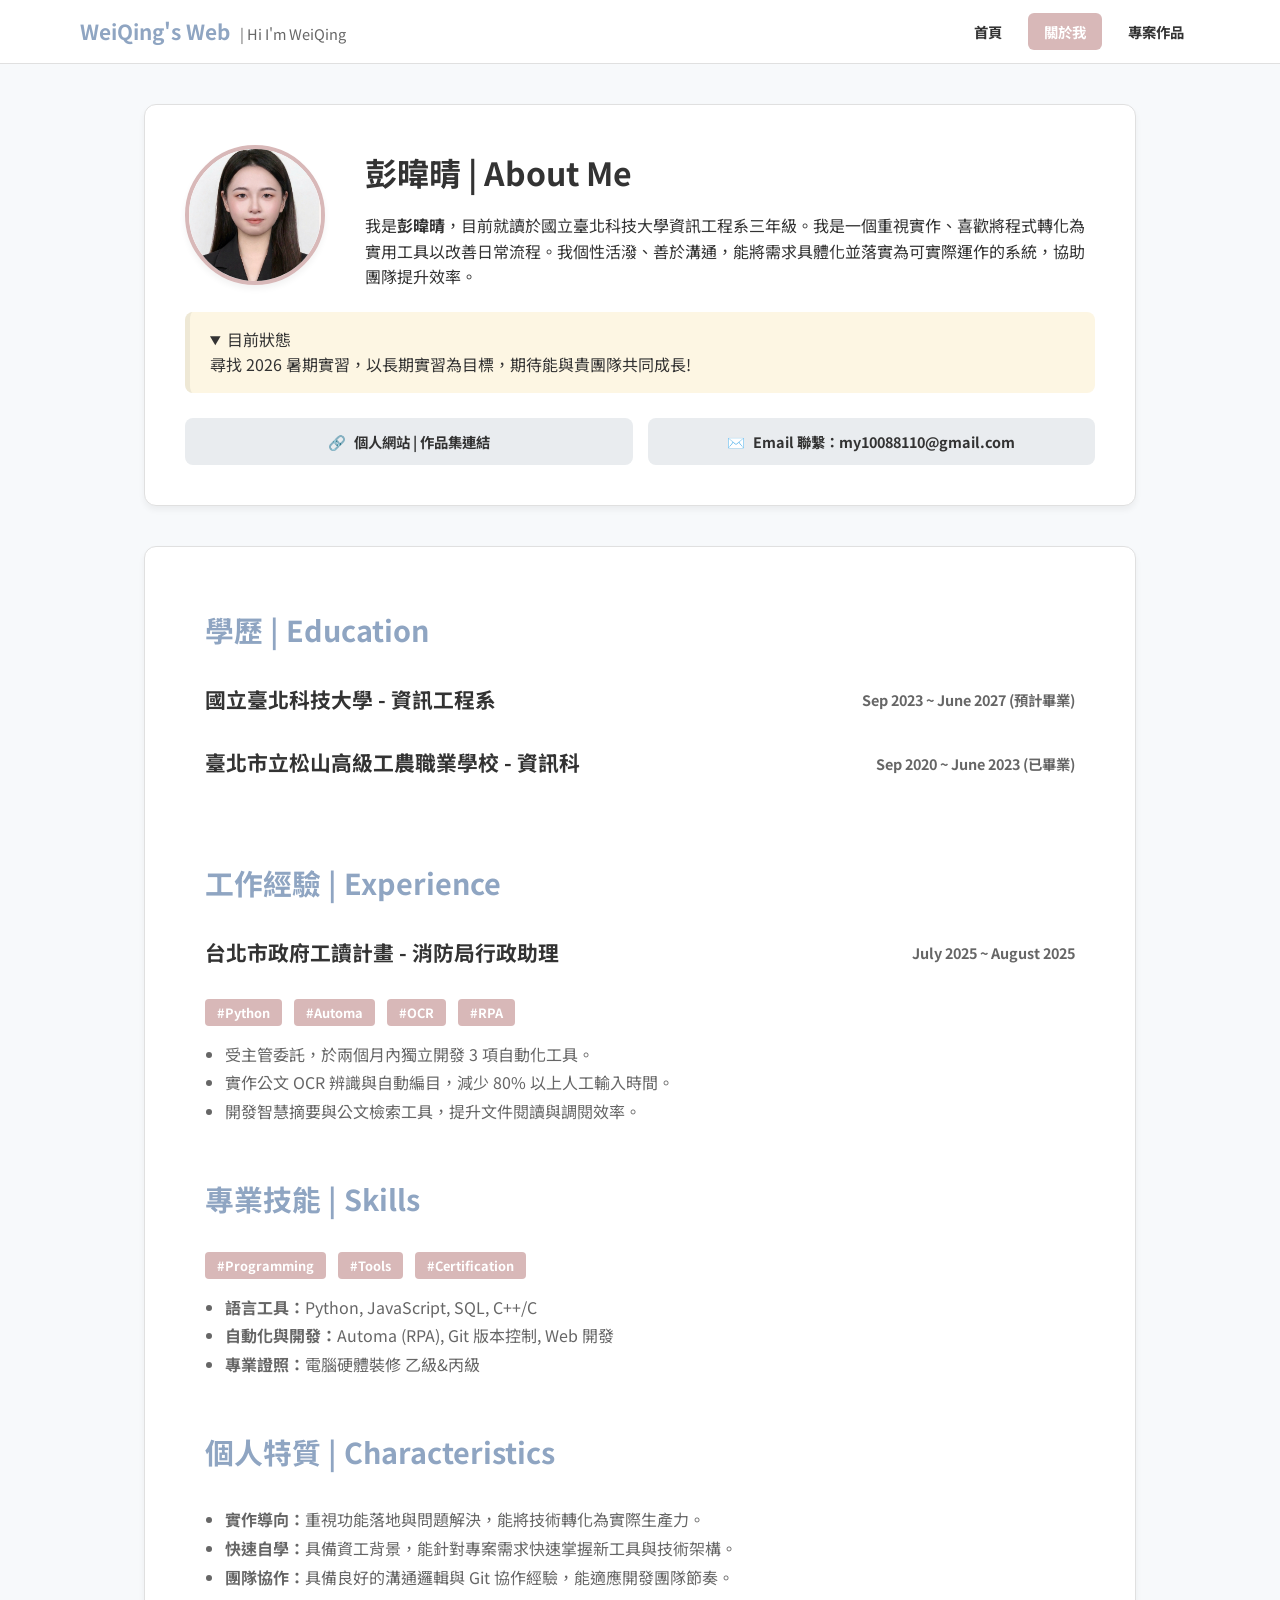
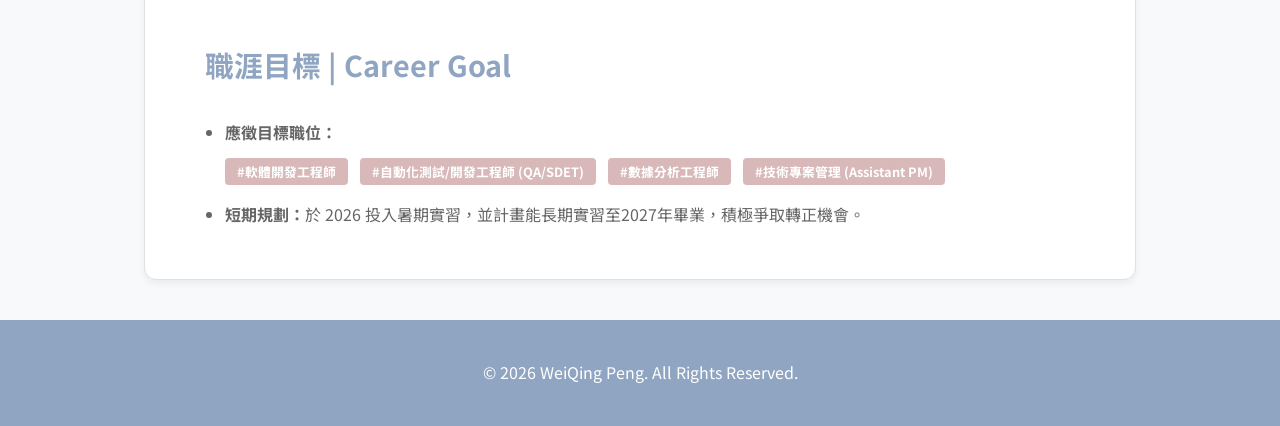
==== commit b7cb1bd9: "fix:update footer" ====
--- a/about.html
+++ b/about.html
@@ -42,8 +42,8 @@
             <div class="profile-bottom-content">
                 <div class="tips-box">
                     <details open>
-                        <summary>💡 目前狀態</summary>
-                        <p>積極尋找 2026 夏季實習，以長期實習為目標，期待能與貴團隊共同成長!</p>
+                        <summary>目前狀態</summary>
+                        <p>尋找 2026 暑期實習，以長期實習為目標，期待能與貴團隊共同成長!</p>
                     </details>
                 </div>
 
--- a/css/style.css
+++ b/css/style.css
@@ -36,17 +36,11 @@
     color: var(--text-color);
     background-color: var(--bg-color);
     line-height: 1.6;
-    scroll-behavior: smooth;
-    zoom: 0.9; 
+    scroll-behavior: smooth; 
     margin: 0;
     display: flex;
     flex-direction: column;
     min-height: 100vh; 
-}
-
-footer {
-    width: 100%;
-    margin-top: auto; 
 }
 h1, h2, h3, h4 {
     font-family: var(--font-sans);
@@ -290,11 +284,10 @@
 }
 .main-container {
     max-width: 1200px;
-    margin: 100px 0 40px 0;
-    padding: 0 40px;
     width: 90%;
     margin: 0 auto;
-    flex: 1;
+    padding: 0 40px;
+    flex: 1;  
 }
 
 .hero-section {
@@ -444,13 +437,13 @@
   5. Resume Section
 ==================================================*/
 .resume-section {
-    padding: 50px 60px;
+    padding: 30px 60px;
     margin:40px;
 }
 
 .section-title {
     font-size: 1.8em;
-    margin: 50px 0 30px 0;
+    margin:30px 0;
     color: var(--primary-color);
  
 }
@@ -503,11 +496,11 @@
   6. Footer
 ==================================================*/
 footer {
+    width: 100%;
     background-color: var(--primary-color);
     color: #fff;
     padding: 40px;
     text-align: center;
-    margin-top: 80px;
 }
 
 /*==================================================
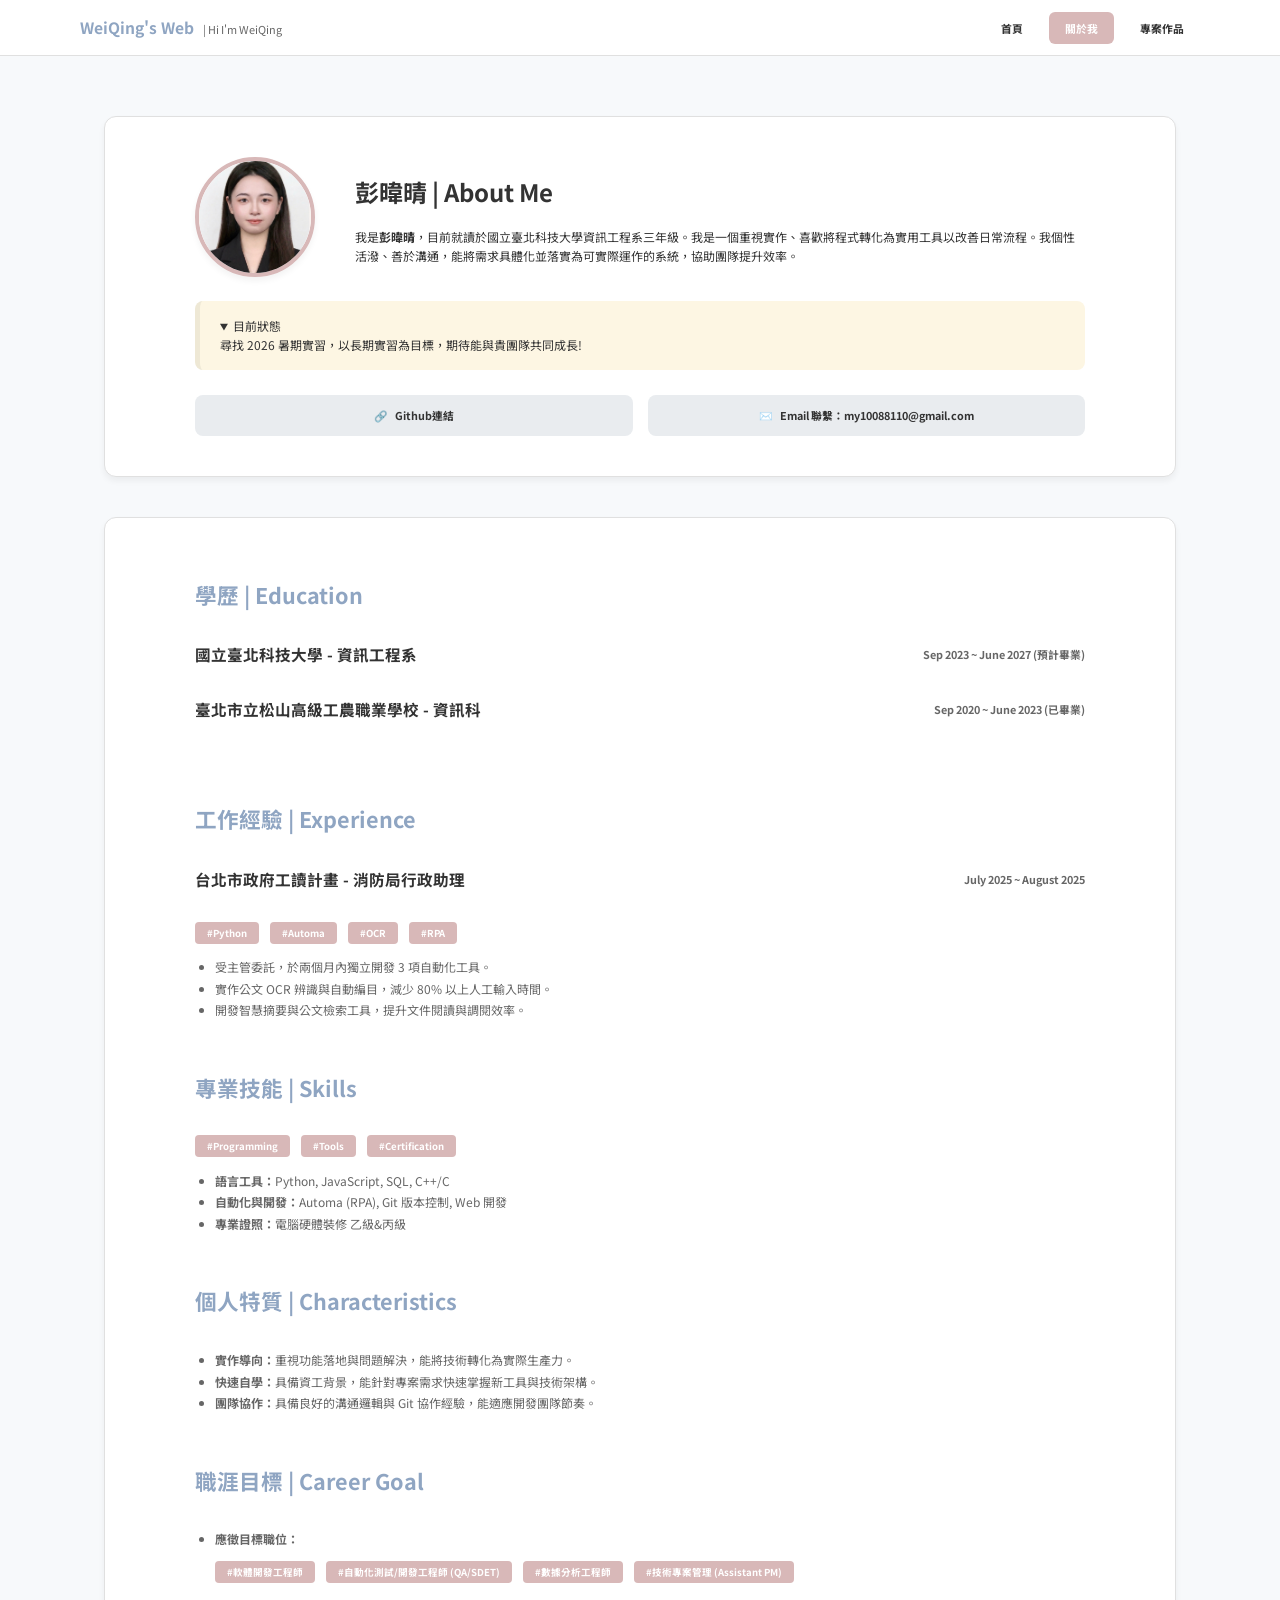
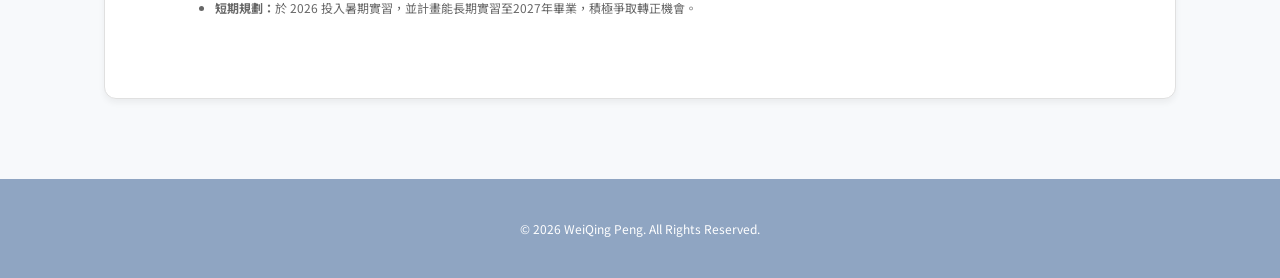
==== commit b3c57770: "docs:update about text" ====
--- a/about.html
+++ b/about.html
@@ -49,7 +49,7 @@
 
                 <div class="social-links-grid">
                     <a href="https://github.com/Weiwei0604" class="social-btn">
-                        <span class="icon">🔗</span> 個人網站 | 作品集連結
+                        <span class="icon">🔗</span> Github連結
                     </a>
                     <a href="mailto:my10088110@gmail.com" class="social-btn" style="cursor: pointer;">
                         <span class="icon">✉️</span> Email 聯繫：my10088110@gmail.com
--- a/css/style.css
+++ b/css/style.css
@@ -23,6 +23,7 @@
     /* 字體 */
     --font-serif: 'Merriweather', serif;
     --font-sans: 'Noto Sans TC', sans-serif;
+    font-size: 12px
 }
 
 * {
@@ -211,9 +212,9 @@
 
 .hero-img {
     position: relative;
-    z-index: 2; /* 照片層級在中間 */
-    width: 380px;
-    height: 480px;
+    z-index: 2; 
+    width: 300px;
+    height: 400px;
     object-fit: cover;
     border-radius: 30px;
     box-shadow: 15px 15px 50px rgba(0,0,0,0.1);
@@ -231,8 +232,8 @@
     height: 180px;
     background: #b8c7b8; /* 莫蘭迪綠 */
     border-radius: 50%;
-    top: -20px;
-    left: -40px;
+    top: -30px;
+    left: 10px;
     z-index: 1;
 }
 
@@ -255,8 +256,8 @@
     background: #afc0d6; /* 莫蘭迪藍 */
     border-radius: 15px;
     transform: rotate(20deg);
-    bottom: 40px;
-    left: 10px;
+    bottom: 20px;
+    left: 40px;
     z-index: 3; /* 覆蓋在照片邊緣 */
     box-shadow: 5px 5px 15px rgba(0,0,0,0.1);
 }
@@ -286,7 +287,7 @@
     max-width: 1200px;
     width: 90%;
     margin: 0 auto;
-    padding: 0 40px;
+    padding: 20px 40px 40px 40px;
     flex: 1;  
 }
 
@@ -369,7 +370,8 @@
   4. About Page - Profile Layout
 ==================================================*/
 .about-hero{
-    margin: 40px
+    padding: 0 50px;
+    margin: 40px 0;
 }
 .profile-header {
     display: flex;
@@ -383,8 +385,8 @@
 }
 
 .avatar-small-left {
-    width: 140px;
-    height: 140px;
+    width: 120px;
+    height: 120px;
     border-radius: 50%;
     object-fit: cover;
     border: 4px solid var(--accent-pink); 
@@ -437,8 +439,8 @@
   5. Resume Section
 ==================================================*/
 .resume-section {
-    padding: 30px 60px;
-    margin:40px;
+    padding: 30px 90px 60px 90px ; 
+    margin: 40px 0;  
 }
 
 .section-title {
@@ -610,7 +612,7 @@
 
 .detail-header-simple {
     text-align: center;
-    padding: 100px 20px 60px 20px; 
+    padding: 80px 20px 50px 20px; 
 }
 
 .detail-header-simple h1 {
@@ -651,7 +653,7 @@
     align-items: center;
     text-align: center;
     gap: 60px;
-    padding: 40px 40px;
+    padding: 30px 40px;
     background-color: #fcfaf2;
 }
 
@@ -679,7 +681,7 @@
     justify-content: center;
     gap: 12px;
     flex-wrap: wrap;
-    margin: 60px 0 20px 0;
+    margin: 60px 0 40px 0;
 }
 
 .tech-badge-container img {
@@ -696,7 +698,7 @@
 
 /* 系統架構區塊 */
 .architecture-section {
-    padding: 50px 40px;
+    padding: 30px 40px;
     text-align: center;
     background-color: #fff;
 }
